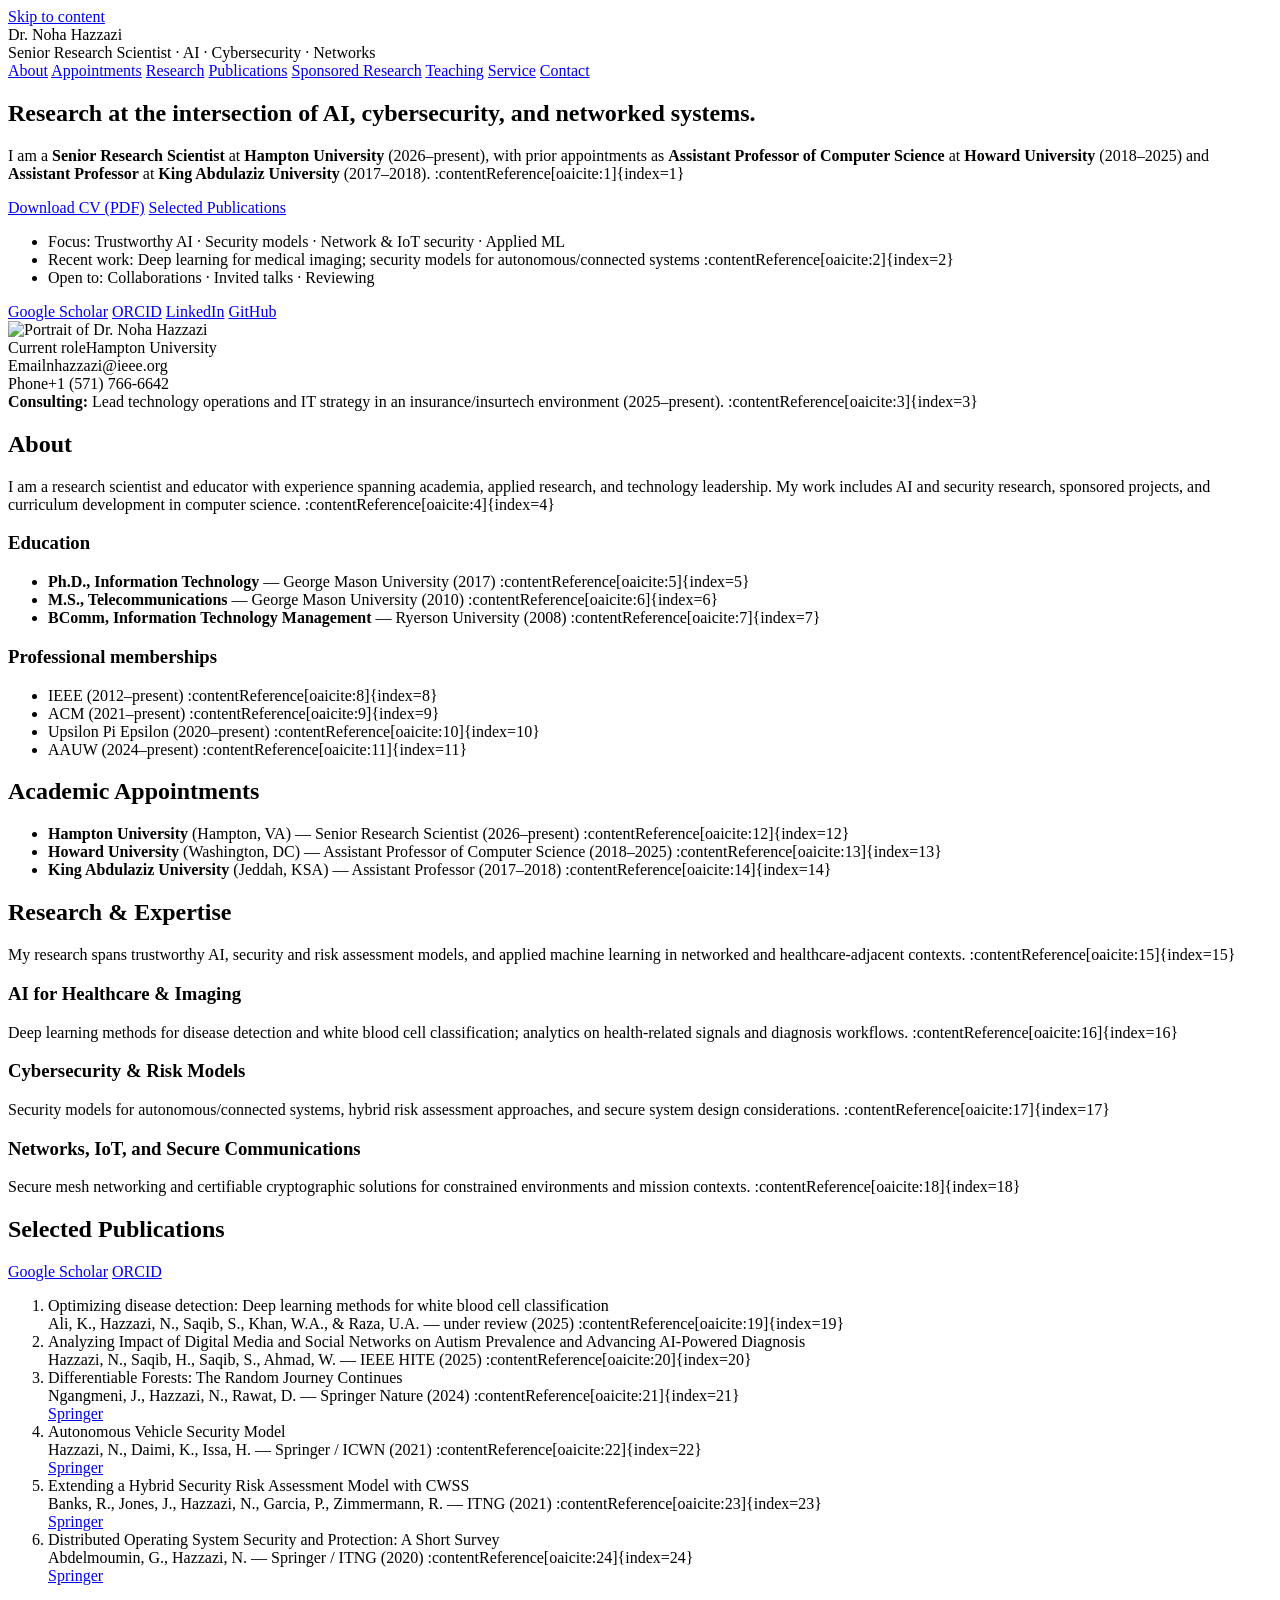
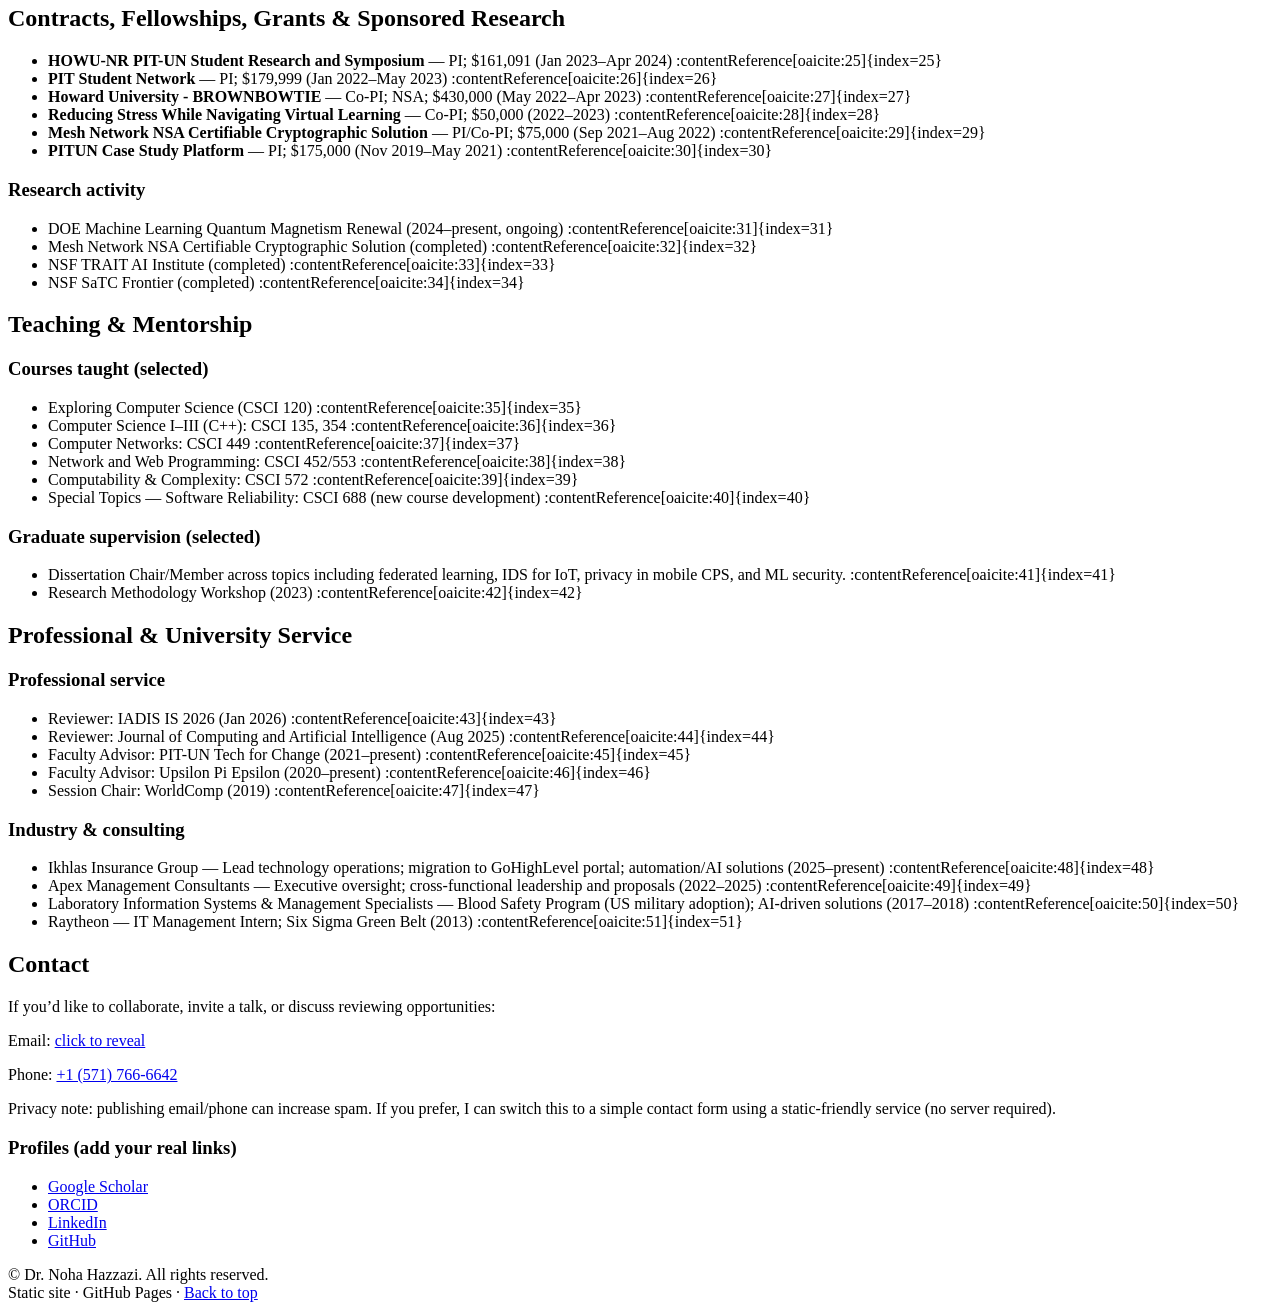
==== index.html @ 05bba27e "Create index.html" ====
<!doctype html>
<html lang="en">
<head>
  <meta charset="utf-8" />
  <meta name="viewport" content="width=device-width, initial-scale=1" />
  <title>Dr. Noha Hazzazi — Senior Research Scientist</title>

  <meta name="description" content="Dr. Noha Hazzazi, Senior Research Scientist. Research, publications, sponsored projects, teaching, and professional service." />
  <meta name="robots" content="index,follow" />
  <meta name="theme-color" content="#0b1220" />

  <!-- Open Graph -->
  <meta property="og:title" content="Dr. Noha Hazzazi — Senior Research Scientist" />
  <meta property="og:description" content="Research, publications, sponsored projects, teaching, and contact." />
  <meta property="og:type" content="website" />
  <meta property="og:image" content="assets/profile.jpg" />

  <link rel="stylesheet" href="styles.css" />

  <!-- Structured data -->
  <script type="application/ld+json">
  {
    "@context": "https://schema.org",
    "@type": "Person",
    "name": "Noha Hazzazi",
    "honorificPrefix": "Dr.",
    "jobTitle": "Senior Research Scientist",
    "affiliation": {
      "@type": "Organization",
      "name": "Hampton University"
    },
    "email": "nhazzazi@ieee.org",
    "telephone": "+1-571-766-6642"
  }
  </script>
</head>

<body>
  <a class="skip-link" href="#main">Skip to content</a>

  <header class="site-header">
    <div class="container header-inner">
      <div class="brand">
        <div class="brand-mark" aria-hidden="true"></div>
        <div class="brand-text">
          <div class="name">Dr. Noha Hazzazi</div>
          <div class="role">Senior Research Scientist · <span class="muted">AI · Cybersecurity · Networks</span></div>
        </div>
      </div>

      <nav class="nav" aria-label="Primary">
        <a href="#about">About</a>
        <a href="#appointments">Appointments</a>
        <a href="#research">Research</a>
        <a href="#publications">Publications</a>
        <a href="#grants">Sponsored Research</a>
        <a href="#teaching">Teaching</a>
        <a href="#service">Service</a>
        <a href="#contact">Contact</a>
      </nav>
    </div>
  </header>

  <main id="main">
    <!-- HERO -->
    <section class="hero">
      <div class="container hero-grid">
        <div class="hero-copy">
          <h1>Research at the intersection of <span class="accent">AI</span>, <span class="accent">cybersecurity</span>, and <span class="accent">networked systems</span>.</h1>
          <p class="lead">
            I am a <strong>Senior Research Scientist</strong> at <strong>Hampton University</strong> (2026–present),
            with prior appointments as <strong>Assistant Professor of Computer Science</strong> at <strong>Howard University</strong> (2018–2025)
            and <strong>Assistant Professor</strong> at <strong>King Abdulaziz University</strong> (2017–2018). :contentReference[oaicite:1]{index=1}
          </p>

          <div class="cta-row">
            <a class="btn primary" href="assets/noha_hazzazi_cv.pdf" target="_blank" rel="noopener">Download CV (PDF)</a>
            <a class="btn" href="#publications">Selected Publications</a>
          </div>

          <ul class="quick-facts" aria-label="Quick facts">
            <li><span class="k">Focus:</span> Trustworthy AI · Security models · Network & IoT security · Applied ML</li>
            <li><span class="k">Recent work:</span> Deep learning for medical imaging; security models for autonomous/connected systems :contentReference[oaicite:2]{index=2}</li>
            <li><span class="k">Open to:</span> Collaborations · Invited talks · Reviewing</li>
          </ul>

          <div class="links">
            <!-- Replace with your real profile links -->
            <a href="#" target="_blank" rel="noopener">Google Scholar</a>
            <a href="#" target="_blank" rel="noopener">ORCID</a>
            <a href="#" target="_blank" rel="noopener">LinkedIn</a>
            <a href="#" target="_blank" rel="noopener">GitHub</a>
          </div>
        </div>

        <div class="hero-card">
          <img class="profile" src="assets/profile.jpg" alt="Portrait of Dr. Noha Hazzazi" />
          <div class="hero-card-body">
            <div class="meta">
              <div class="meta-row"><span class="label">Current role</span><span class="value">Hampton University</span></div>
              <div class="meta-row"><span class="label">Email</span><span class="value">nhazzazi@ieee.org</span></div>
              <div class="meta-row"><span class="label">Phone</span><span class="value">+1 (571) 766-6642</span></div>
            </div>
            <div class="note">
              <strong>Consulting:</strong> Lead technology operations and IT strategy in an insurance/insurtech environment (2025–present). :contentReference[oaicite:3]{index=3}
            </div>
          </div>
        </div>
      </div>
    </section>

    <!-- ABOUT -->
    <section id="about" class="section">
      <div class="container">
        <h2>About</h2>
        <div class="two-col">
          <div>
            <p>
              I am a research scientist and educator with experience spanning academia, applied research, and technology leadership.
              My work includes AI and security research, sponsored projects, and curriculum development in computer science. :contentReference[oaicite:4]{index=4}
            </p>

            <h3 class="subhead">Education</h3>
            <ul class="list">
              <li><strong>Ph.D., Information Technology</strong> — George Mason University (2017) :contentReference[oaicite:5]{index=5}</li>
              <li><strong>M.S., Telecommunications</strong> — George Mason University (2010) :contentReference[oaicite:6]{index=6}</li>
              <li><strong>BComm, Information Technology Management</strong> — Ryerson University (2008) :contentReference[oaicite:7]{index=7}</li>
            </ul>
          </div>

          <aside class="panel">
            <h3 class="panel-title">Professional memberships</h3>
            <ul class="bullets">
              <li>IEEE (2012–present) :contentReference[oaicite:8]{index=8}</li>
              <li>ACM (2021–present) :contentReference[oaicite:9]{index=9}</li>
              <li>Upsilon Pi Epsilon (2020–present) :contentReference[oaicite:10]{index=10}</li>
              <li>AAUW (2024–present) :contentReference[oaicite:11]{index=11}</li>
            </ul>
          </aside>
        </div>
      </div>
    </section>

    <!-- APPOINTMENTS -->
    <section id="appointments" class="section alt">
      <div class="container">
        <h2>Academic Appointments</h2>
        <ul class="list">
          <li><strong>Hampton University</strong> (Hampton, VA) — Senior Research Scientist (2026–present) :contentReference[oaicite:12]{index=12}</li>
          <li><strong>Howard University</strong> (Washington, DC) — Assistant Professor of Computer Science (2018–2025) :contentReference[oaicite:13]{index=13}</li>
          <li><strong>King Abdulaziz University</strong> (Jeddah, KSA) — Assistant Professor (2017–2018) :contentReference[oaicite:14]{index=14}</li>
        </ul>
      </div>
    </section>

    <!-- RESEARCH -->
    <section id="research" class="section">
      <div class="container">
        <h2>Research & Expertise</h2>
        <p class="section-intro">
          My research spans trustworthy AI, security and risk assessment models, and applied machine learning in networked and healthcare-adjacent contexts. :contentReference[oaicite:15]{index=15}
        </p>

        <div class="cards">
          <article class="card">
            <h3>AI for Healthcare & Imaging</h3>
            <p>Deep learning methods for disease detection and white blood cell classification; analytics on health-related signals and diagnosis workflows. :contentReference[oaicite:16]{index=16}</p>
          </article>

          <article class="card">
            <h3>Cybersecurity & Risk Models</h3>
            <p>Security models for autonomous/connected systems, hybrid risk assessment approaches, and secure system design considerations. :contentReference[oaicite:17]{index=17}</p>
          </article>

          <article class="card">
            <h3>Networks, IoT, and Secure Communications</h3>
            <p>Secure mesh networking and certifiable cryptographic solutions for constrained environments and mission contexts. :contentReference[oaicite:18]{index=18}</p>
          </article>
        </div>
      </div>
    </section>

    <!-- PUBLICATIONS -->
    <section id="publications" class="section alt">
      <div class="container">
        <div class="section-head">
          <h2>Selected Publications</h2>
          <div class="section-actions">
            <!-- Replace with real Scholar/ORCID links when you paste them -->
            <a class="pill" href="#" target="_blank" rel="noopener">Google Scholar</a>
            <a class="pill" href="#" target="_blank" rel="noopener">ORCID</a>
          </div>
        </div>

        <ol class="pubs">
          <li>
            <div class="pub-title">Optimizing disease detection: Deep learning methods for white blood cell classification</div>
            <div class="pub-meta">Ali, K., Hazzazi, N., Saqib, S., Khan, W.A., & Raza, U.A. — <span class="muted">under review</span> (2025) :contentReference[oaicite:19]{index=19}</div>
          </li>

          <li>
            <div class="pub-title">Analyzing Impact of Digital Media and Social Networks on Autism Prevalence and Advancing AI-Powered Diagnosis</div>
            <div class="pub-meta">Hazzazi, N., Saqib, H., Saqib, S., Ahmad, W. — IEEE HITE (2025) :contentReference[oaicite:20]{index=20}</div>
          </li>

          <li>
            <div class="pub-title">Differentiable Forests: The Random Journey Continues</div>
            <div class="pub-meta">Ngangmeni, J., Hazzazi, N., Rawat, D. — Springer Nature (2024) :contentReference[oaicite:21]{index=21}</div>
            <div class="pub-links">
              <a href="https://link.springer.com/chapter/10.1007/978-3-031-62110-9_13#citeas" target="_blank" rel="noopener">Springer</a>
            </div>
          </li>

          <li>
            <div class="pub-title">Autonomous Vehicle Security Model</div>
            <div class="pub-meta">Hazzazi, N., Daimi, K., Issa, H. — Springer / ICWN (2021) :contentReference[oaicite:22]{index=22}</div>
            <div class="pub-links">
              <a href="https://link.springer.com/chapter/10.1007/978-3-030-71017-0_37" target="_blank" rel="noopener">Springer</a>
            </div>
          </li>

          <li>
            <div class="pub-title">Extending a Hybrid Security Risk Assessment Model with CWSS</div>
            <div class="pub-meta">Banks, R., Jones, J., Hazzazi, N., Garcia, P., Zimmermann, R. — ITNG (2021) :contentReference[oaicite:23]{index=23}</div>
            <div class="pub-links">
              <a href="https://link.springer.com/10.1007/978-3-030-70416-2_18" target="_blank" rel="noopener">Springer</a>
            </div>
          </li>

          <li>
            <div class="pub-title">Distributed Operating System Security and Protection: A Short Survey</div>
            <div class="pub-meta">Abdelmoumin, G., Hazzazi, N. — Springer / ITNG (2020) :contentReference[oaicite:24]{index=24}</div>
            <div class="pub-links">
              <a href="https://link.springer.com/chapter/10.1007/978-3-030-43020-7_20" target="_blank" rel="noopener">Springer</a>
            </div>
          </li>
        </ol>
      </div>
    </section>

    <!-- SPONSORED RESEARCH -->
    <section id="grants" class="section">
      <div class="container">
        <h2>Contracts, Fellowships, Grants & Sponsored Research</h2>
        <ul class="list">
          <li><strong>HOWU-NR PIT-UN Student Research and Symposium</strong> — PI; $161,091 (Jan 2023–Apr 2024) :contentReference[oaicite:25]{index=25}</li>
          <li><strong>PIT Student Network</strong> — PI; $179,999 (Jan 2022–May 2023) :contentReference[oaicite:26]{index=26}</li>
          <li><strong>Howard University - BROWNBOWTIE</strong> — Co-PI; NSA; $430,000 (May 2022–Apr 2023) :contentReference[oaicite:27]{index=27}</li>
          <li><strong>Reducing Stress While Navigating Virtual Learning</strong> — Co-PI; $50,000 (2022–2023) :contentReference[oaicite:28]{index=28}</li>
          <li><strong>Mesh Network NSA Certifiable Cryptographic Solution</strong> — PI/Co-PI; $75,000 (Sep 2021–Aug 2022) :contentReference[oaicite:29]{index=29}</li>
          <li><strong>PITUN Case Study Platform</strong> — PI; $175,000 (Nov 2019–May 2021) :contentReference[oaicite:30]{index=30}</li>
        </ul>

        <div class="panel" style="margin-top:16px;">
          <h3 class="panel-title">Research activity</h3>
          <ul class="bullets">
            <li>DOE Machine Learning Quantum Magnetism Renewal (2024–present, ongoing) :contentReference[oaicite:31]{index=31}</li>
            <li>Mesh Network NSA Certifiable Cryptographic Solution (completed) :contentReference[oaicite:32]{index=32}</li>
            <li>NSF TRAIT AI Institute (completed) :contentReference[oaicite:33]{index=33}</li>
            <li>NSF SaTC Frontier (completed) :contentReference[oaicite:34]{index=34}</li>
          </ul>
        </div>
      </div>
    </section>

    <!-- TEACHING -->
    <section id="teaching" class="section alt">
      <div class="container">
        <h2>Teaching & Mentorship</h2>
        <div class="two-col">
          <div>
            <h3 class="subhead">Courses taught (selected)</h3>
            <ul class="list">
              <li>Exploring Computer Science (CSCI 120) :contentReference[oaicite:35]{index=35}</li>
              <li>Computer Science I–III (C++): CSCI 135, 354 :contentReference[oaicite:36]{index=36}</li>
              <li>Computer Networks: CSCI 449 :contentReference[oaicite:37]{index=37}</li>
              <li>Network and Web Programming: CSCI 452/553 :contentReference[oaicite:38]{index=38}</li>
              <li>Computability & Complexity: CSCI 572 :contentReference[oaicite:39]{index=39}</li>
              <li>Special Topics — Software Reliability: CSCI 688 (new course development) :contentReference[oaicite:40]{index=40}</li>
            </ul>
          </div>

          <aside class="panel">
            <h3 class="panel-title">Graduate supervision (selected)</h3>
            <ul class="bullets">
              <li>Dissertation Chair/Member across topics including federated learning, IDS for IoT, privacy in mobile CPS, and ML security. :contentReference[oaicite:41]{index=41}</li>
              <li>Research Methodology Workshop (2023) :contentReference[oaicite:42]{index=42}</li>
            </ul>
          </aside>
        </div>
      </div>
    </section>

    <!-- SERVICE -->
    <section id="service" class="section">
      <div class="container">
        <h2>Professional & University Service</h2>
        <div class="two-col">
          <div>
            <h3 class="subhead">Professional service</h3>
            <ul class="list">
              <li>Reviewer: IADIS IS 2026 (Jan 2026) :contentReference[oaicite:43]{index=43}</li>
              <li>Reviewer: Journal of Computing and Artificial Intelligence (Aug 2025) :contentReference[oaicite:44]{index=44}</li>
              <li>Faculty Advisor: PIT-UN Tech for Change (2021–present) :contentReference[oaicite:45]{index=45}</li>
              <li>Faculty Advisor: Upsilon Pi Epsilon (2020–present) :contentReference[oaicite:46]{index=46}</li>
              <li>Session Chair: WorldComp (2019) :contentReference[oaicite:47]{index=47}</li>
            </ul>
          </div>
          <div>
            <h3 class="subhead">Industry & consulting</h3>
            <ul class="list">
              <li>Ikhlas Insurance Group — Lead technology operations; migration to GoHighLevel portal; automation/AI solutions (2025–present) :contentReference[oaicite:48]{index=48}</li>
              <li>Apex Management Consultants — Executive oversight; cross-functional leadership and proposals (2022–2025) :contentReference[oaicite:49]{index=49}</li>
              <li>Laboratory Information Systems & Management Specialists — Blood Safety Program (US military adoption); AI-driven solutions (2017–2018) :contentReference[oaicite:50]{index=50}</li>
              <li>Raytheon — IT Management Intern; Six Sigma Green Belt (2013) :contentReference[oaicite:51]{index=51}</li>
            </ul>
          </div>
        </div>
      </div>
    </section>

    <!-- CONTACT -->
    <section id="contact" class="section alt">
      <div class="container">
        <h2>Contact</h2>
        <div class="two-col">
          <div>
            <p>If you’d like to collaborate, invite a talk, or discuss reviewing opportunities:</p>
            <p class="contact-line">
              <span class="muted">Email:</span> <a id="emailLink" href="#" rel="nofollow">click to reveal</a>
            </p>
            <p class="contact-line" style="margin-top:12px;">
              <span class="muted">Phone:</span> <a href="tel:+15717666642">+1 (571) 766-6642</a>
            </p>
            <p class="muted small">
              Privacy note: publishing email/phone can increase spam. If you prefer, I can switch this to a simple contact form
              using a static-friendly service (no server required).
            </p>
          </div>

          <aside class="panel">
            <h3 class="panel-title">Profiles (add your real links)</h3>
            <ul class="bullets">
              <li><a href="#" target="_blank" rel="noopener">Google Scholar</a></li>
              <li><a href="#" target="_blank" rel="noopener">ORCID</a></li>
              <li><a href="#" target="_blank" rel="noopener">LinkedIn</a></li>
              <li><a href="#" target="_blank" rel="noopener">GitHub</a></li>
            </ul>
          </aside>
        </div>
      </div>
    </section>
  </main>

  <footer class="site-footer">
    <div class="container footer-inner">
      <div class="muted small">© <span id="year"></span> Dr. Noha Hazzazi. All rights reserved.</div>
      <div class="muted small">
        Static site · GitHub Pages · <a href="#main">Back to top</a>
      </div>
    </div>
  </footer>

  <script src="script.js"></script>
</body>
</html>
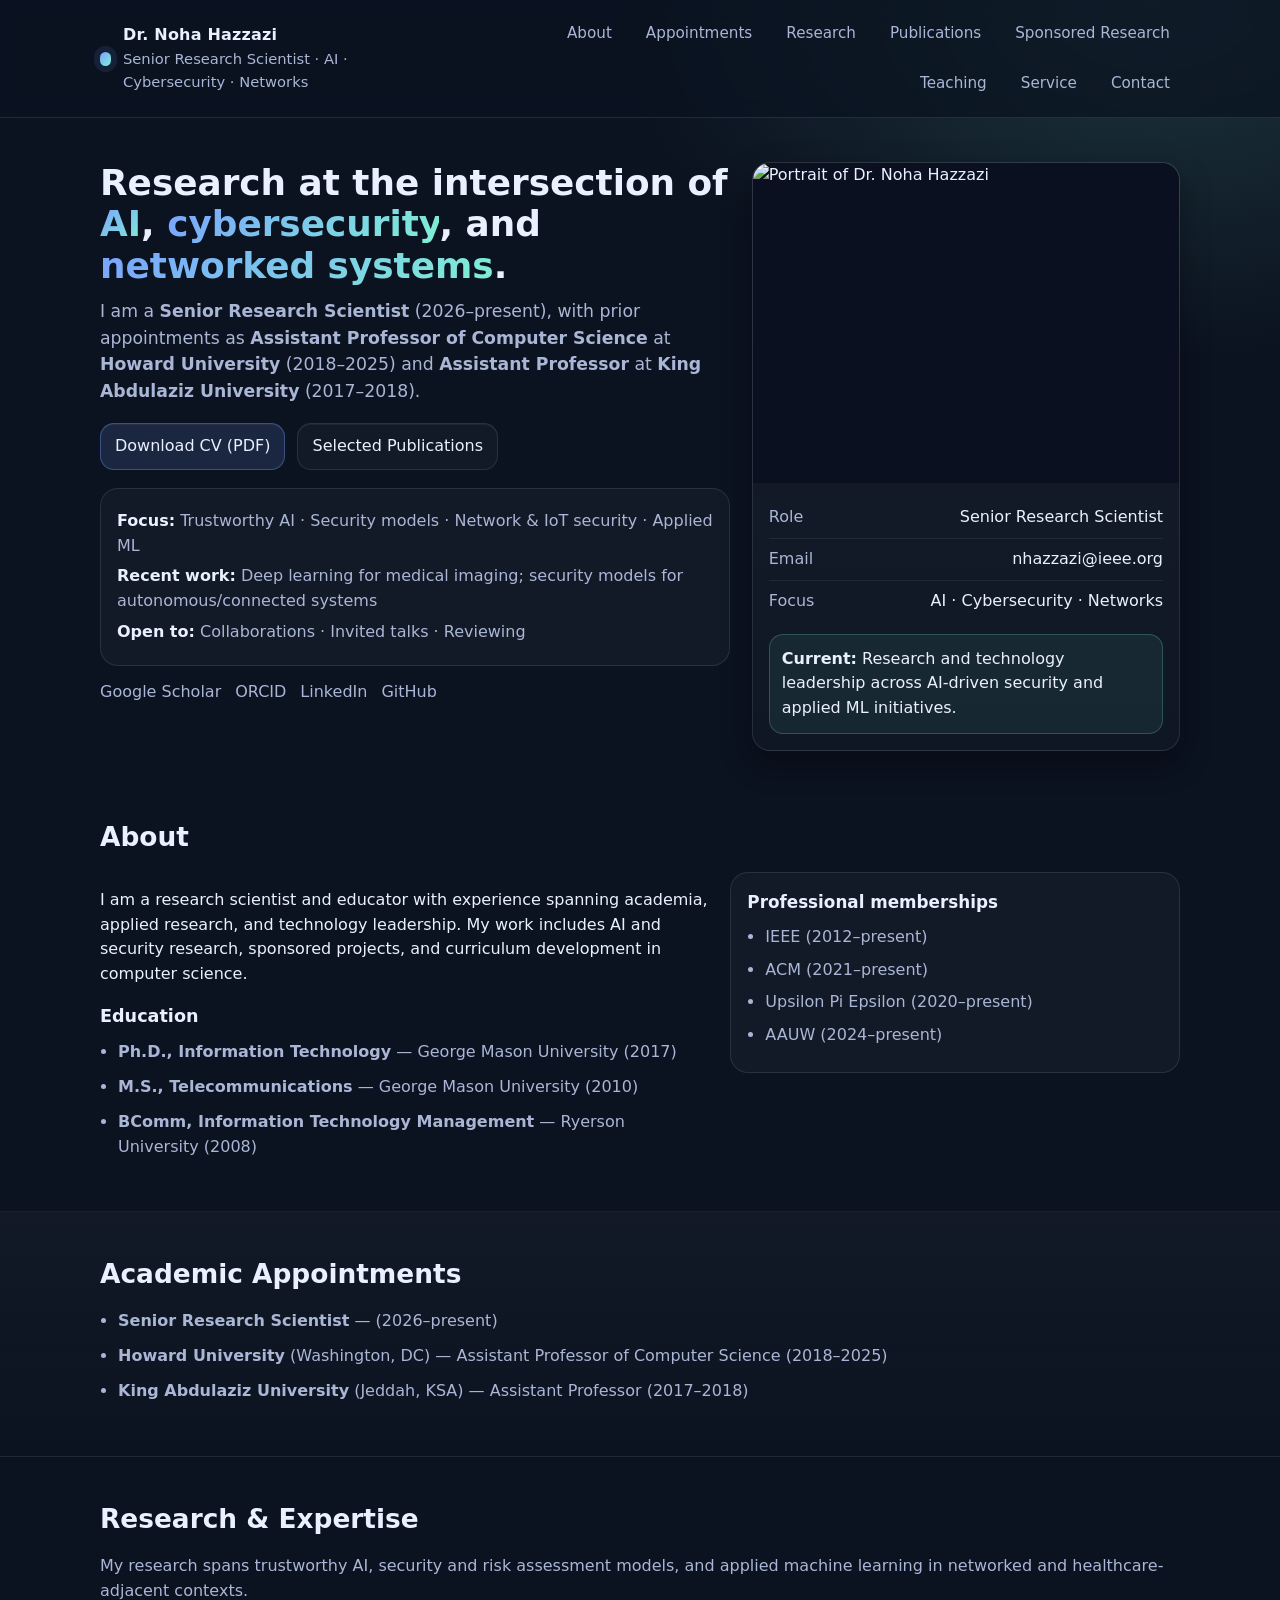
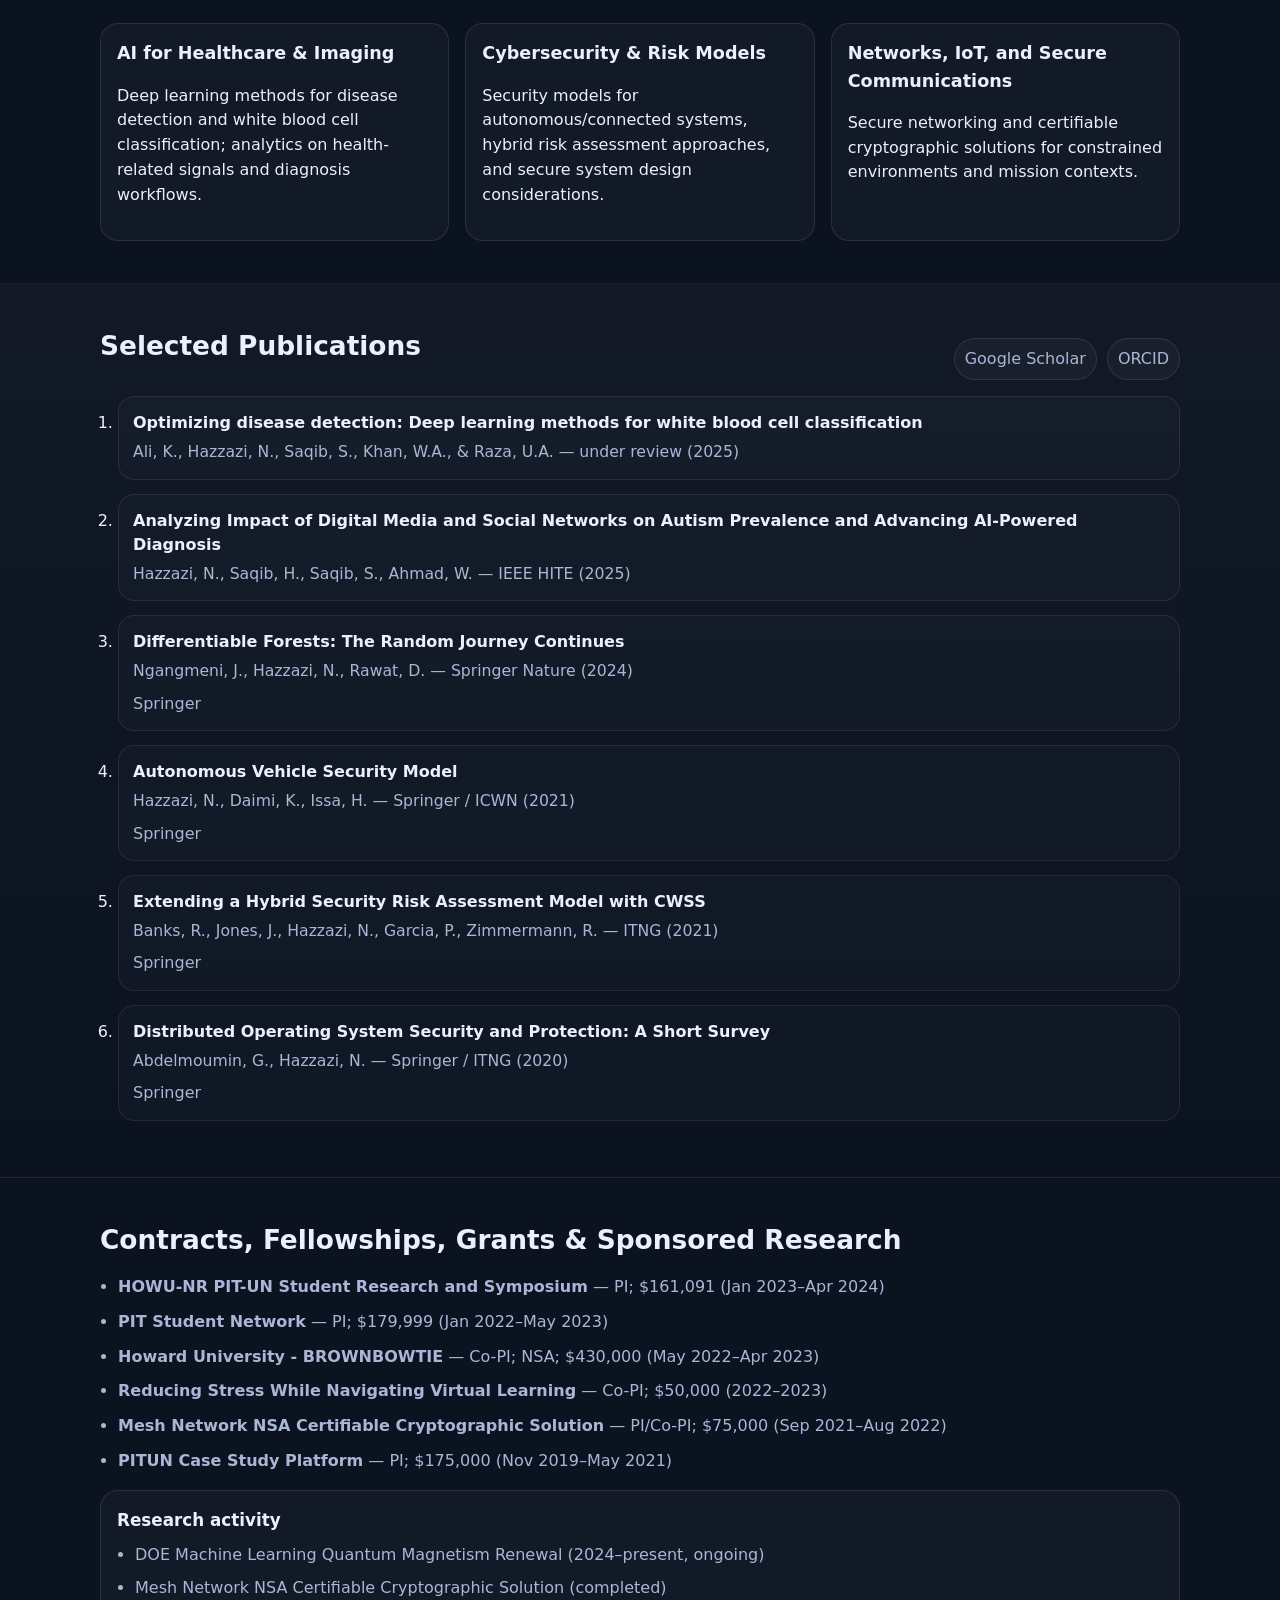
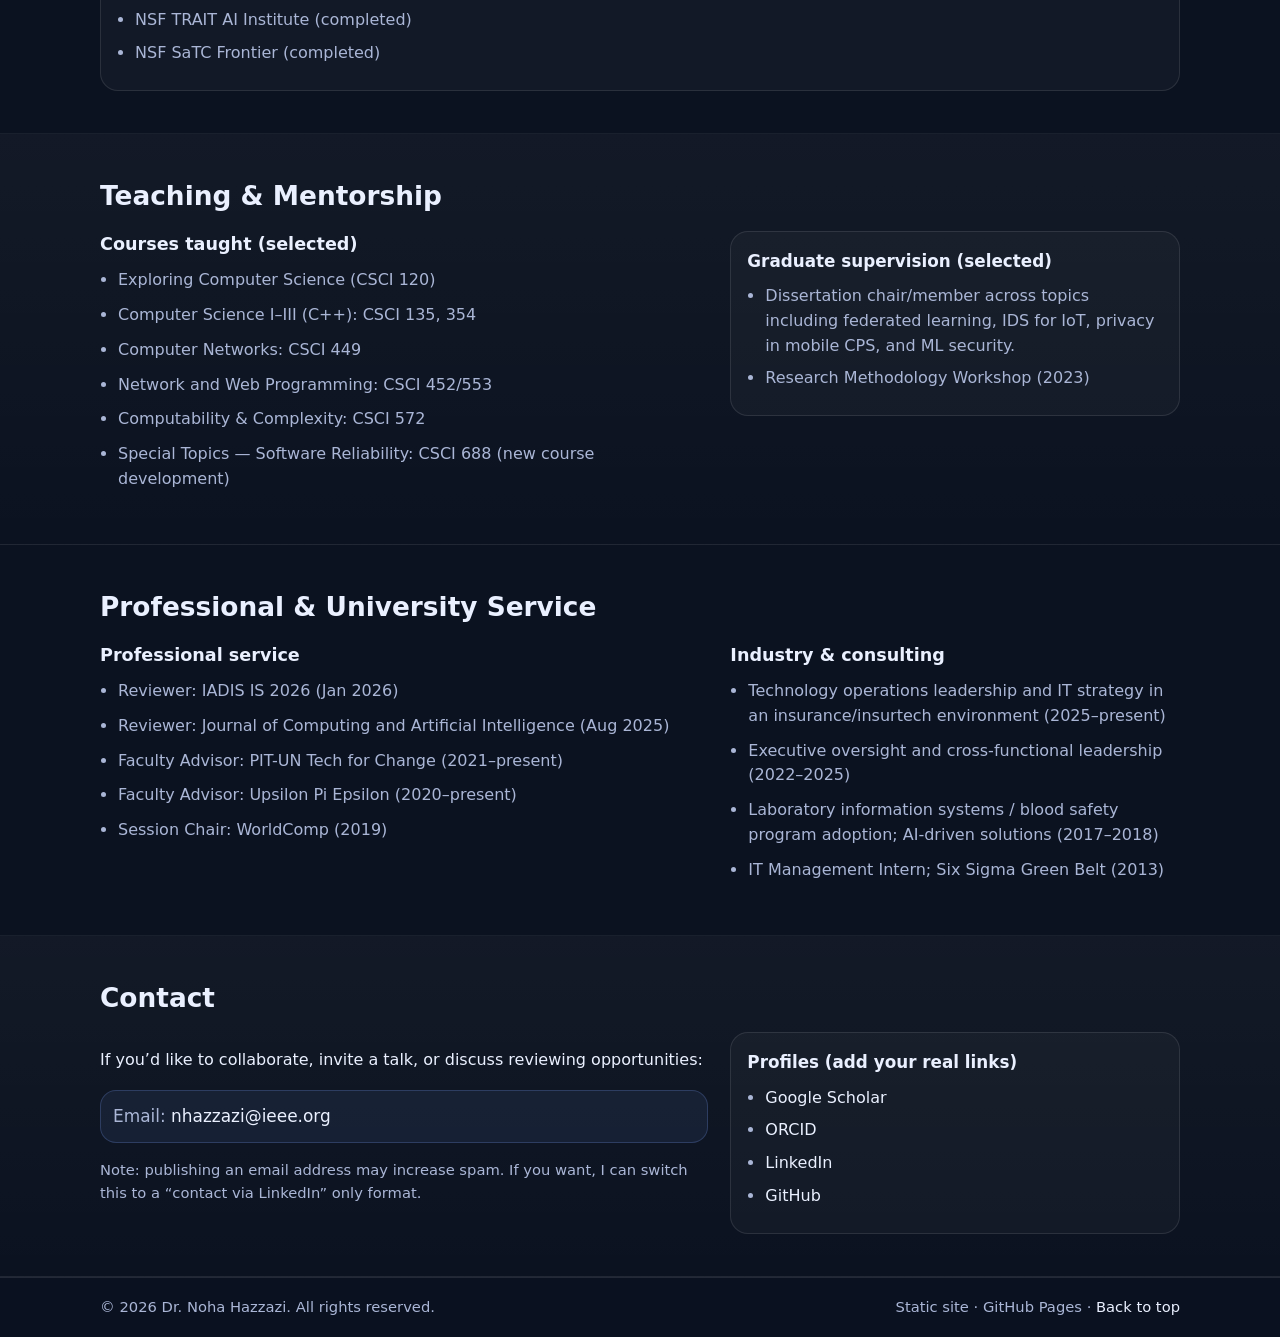
==== commit 56f2f74c: "Update index.html" ====
--- a/index.html
+++ b/index.html
@@ -17,7 +17,7 @@
 
   <link rel="stylesheet" href="styles.css" />
 
-  <!-- Structured data -->
+  <!-- Structured data (no employer, no phone; email included) -->
   <script type="application/ld+json">
   {
     "@context": "https://schema.org",
@@ -25,12 +25,14 @@
     "name": "Noha Hazzazi",
     "honorificPrefix": "Dr.",
     "jobTitle": "Senior Research Scientist",
-    "affiliation": {
-      "@type": "Organization",
-      "name": "Hampton University"
-    },
     "email": "nhazzazi@ieee.org",
-    "telephone": "+1-571-766-6642"
+    "url": "https://yourdomain.com",
+    "sameAs": [
+      "https://scholar.google.com/citations?user=YOURID",
+      "https://orcid.org/0000-0000-0000-0000",
+      "https://www.linkedin.com/in/YOURHANDLE",
+      "https://github.com/YOURHANDLE"
+    ]
   }
   </script>
 </head>
@@ -68,9 +70,9 @@
         <div class="hero-copy">
           <h1>Research at the intersection of <span class="accent">AI</span>, <span class="accent">cybersecurity</span>, and <span class="accent">networked systems</span>.</h1>
           <p class="lead">
-            I am a <strong>Senior Research Scientist</strong> at <strong>Hampton University</strong> (2026–present),
-            with prior appointments as <strong>Assistant Professor of Computer Science</strong> at <strong>Howard University</strong> (2018–2025)
-            and <strong>Assistant Professor</strong> at <strong>King Abdulaziz University</strong> (2017–2018). :contentReference[oaicite:1]{index=1}
+            I am a <strong>Senior Research Scientist</strong> (2026–present), with prior appointments as
+            <strong>Assistant Professor of Computer Science</strong> at <strong>Howard University</strong> (2018–2025)
+            and <strong>Assistant Professor</strong> at <strong>King Abdulaziz University</strong> (2017–2018).
           </p>
 
           <div class="cta-row">
@@ -80,16 +82,16 @@
 
           <ul class="quick-facts" aria-label="Quick facts">
             <li><span class="k">Focus:</span> Trustworthy AI · Security models · Network & IoT security · Applied ML</li>
-            <li><span class="k">Recent work:</span> Deep learning for medical imaging; security models for autonomous/connected systems :contentReference[oaicite:2]{index=2}</li>
+            <li><span class="k">Recent work:</span> Deep learning for medical imaging; security models for autonomous/connected systems</li>
             <li><span class="k">Open to:</span> Collaborations · Invited talks · Reviewing</li>
           </ul>
 
           <div class="links">
             <!-- Replace with your real profile links -->
-            <a href="#" target="_blank" rel="noopener">Google Scholar</a>
-            <a href="#" target="_blank" rel="noopener">ORCID</a>
-            <a href="#" target="_blank" rel="noopener">LinkedIn</a>
-            <a href="#" target="_blank" rel="noopener">GitHub</a>
+            <a href="https://scholar.google.com/citations?user=YOURID" target="_blank" rel="noopener">Google Scholar</a>
+            <a href="https://orcid.org/0000-0000-0000-0000" target="_blank" rel="noopener">ORCID</a>
+            <a href="https://www.linkedin.com/in/YOURHANDLE" target="_blank" rel="noopener">LinkedIn</a>
+            <a href="https://github.com/YOURHANDLE" target="_blank" rel="noopener">GitHub</a>
           </div>
         </div>
 
@@ -97,12 +99,15 @@
           <img class="profile" src="assets/profile.jpg" alt="Portrait of Dr. Noha Hazzazi" />
           <div class="hero-card-body">
             <div class="meta">
-              <div class="meta-row"><span class="label">Current role</span><span class="value">Hampton University</span></div>
-              <div class="meta-row"><span class="label">Email</span><span class="value">nhazzazi@ieee.org</span></div>
-              <div class="meta-row"><span class="label">Phone</span><span class="value">+1 (571) 766-6642</span></div>
+              <div class="meta-row"><span class="label">Role</span><span class="value">Senior Research Scientist</span></div>
+              <div class="meta-row">
+                <span class="label">Email</span>
+                <span class="value"><a href="mailto:nhazzazi@ieee.org">nhazzazi@ieee.org</a></span>
+              </div>
+              <div class="meta-row"><span class="label">Focus</span><span class="value">AI · Cybersecurity · Networks</span></div>
             </div>
             <div class="note">
-              <strong>Consulting:</strong> Lead technology operations and IT strategy in an insurance/insurtech environment (2025–present). :contentReference[oaicite:3]{index=3}
+              <strong>Current:</strong> Research and technology leadership across AI-driven security and applied ML initiatives.
             </div>
           </div>
         </div>
@@ -117,24 +122,24 @@
           <div>
             <p>
               I am a research scientist and educator with experience spanning academia, applied research, and technology leadership.
-              My work includes AI and security research, sponsored projects, and curriculum development in computer science. :contentReference[oaicite:4]{index=4}
+              My work includes AI and security research, sponsored projects, and curriculum development in computer science.
             </p>
 
             <h3 class="subhead">Education</h3>
             <ul class="list">
-              <li><strong>Ph.D., Information Technology</strong> — George Mason University (2017) :contentReference[oaicite:5]{index=5}</li>
-              <li><strong>M.S., Telecommunications</strong> — George Mason University (2010) :contentReference[oaicite:6]{index=6}</li>
-              <li><strong>BComm, Information Technology Management</strong> — Ryerson University (2008) :contentReference[oaicite:7]{index=7}</li>
+              <li><strong>Ph.D., Information Technology</strong> — George Mason University (2017)</li>
+              <li><strong>M.S., Telecommunications</strong> — George Mason University (2010)</li>
+              <li><strong>BComm, Information Technology Management</strong> — Ryerson University (2008)</li>
             </ul>
           </div>
 
           <aside class="panel">
             <h3 class="panel-title">Professional memberships</h3>
             <ul class="bullets">
-              <li>IEEE (2012–present) :contentReference[oaicite:8]{index=8}</li>
-              <li>ACM (2021–present) :contentReference[oaicite:9]{index=9}</li>
-              <li>Upsilon Pi Epsilon (2020–present) :contentReference[oaicite:10]{index=10}</li>
-              <li>AAUW (2024–present) :contentReference[oaicite:11]{index=11}</li>
+              <li>IEEE (2012–present)</li>
+              <li>ACM (2021–present)</li>
+              <li>Upsilon Pi Epsilon (2020–present)</li>
+              <li>AAUW (2024–present)</li>
             </ul>
           </aside>
         </div>
@@ -146,9 +151,9 @@
       <div class="container">
         <h2>Academic Appointments</h2>
         <ul class="list">
-          <li><strong>Hampton University</strong> (Hampton, VA) — Senior Research Scientist (2026–present) :contentReference[oaicite:12]{index=12}</li>
-          <li><strong>Howard University</strong> (Washington, DC) — Assistant Professor of Computer Science (2018–2025) :contentReference[oaicite:13]{index=13}</li>
-          <li><strong>King Abdulaziz University</strong> (Jeddah, KSA) — Assistant Professor (2017–2018) :contentReference[oaicite:14]{index=14}</li>
+          <li><strong>Senior Research Scientist</strong> — (2026–present)</li>
+          <li><strong>Howard University</strong> (Washington, DC) — Assistant Professor of Computer Science (2018–2025)</li>
+          <li><strong>King Abdulaziz University</strong> (Jeddah, KSA) — Assistant Professor (2017–2018)</li>
         </ul>
       </div>
     </section>
@@ -158,23 +163,23 @@
       <div class="container">
         <h2>Research & Expertise</h2>
         <p class="section-intro">
-          My research spans trustworthy AI, security and risk assessment models, and applied machine learning in networked and healthcare-adjacent contexts. :contentReference[oaicite:15]{index=15}
+          My research spans trustworthy AI, security and risk assessment models, and applied machine learning in networked and healthcare-adjacent contexts.
         </p>
 
         <div class="cards">
           <article class="card">
             <h3>AI for Healthcare & Imaging</h3>
-            <p>Deep learning methods for disease detection and white blood cell classification; analytics on health-related signals and diagnosis workflows. :contentReference[oaicite:16]{index=16}</p>
+            <p>Deep learning methods for disease detection and white blood cell classification; analytics on health-related signals and diagnosis workflows.</p>
           </article>
 
           <article class="card">
             <h3>Cybersecurity & Risk Models</h3>
-            <p>Security models for autonomous/connected systems, hybrid risk assessment approaches, and secure system design considerations. :contentReference[oaicite:17]{index=17}</p>
+            <p>Security models for autonomous/connected systems, hybrid risk assessment approaches, and secure system design considerations.</p>
           </article>
 
           <article class="card">
             <h3>Networks, IoT, and Secure Communications</h3>
-            <p>Secure mesh networking and certifiable cryptographic solutions for constrained environments and mission contexts. :contentReference[oaicite:18]{index=18}</p>
+            <p>Secure networking and certifiable cryptographic solutions for constrained environments and mission contexts.</p>
           </article>
         </div>
       </div>
@@ -186,26 +191,25 @@
         <div class="section-head">
           <h2>Selected Publications</h2>
           <div class="section-actions">
-            <!-- Replace with real Scholar/ORCID links when you paste them -->
-            <a class="pill" href="#" target="_blank" rel="noopener">Google Scholar</a>
-            <a class="pill" href="#" target="_blank" rel="noopener">ORCID</a>
+            <a class="pill" href="https://scholar.google.com/citations?user=YOURID" target="_blank" rel="noopener">Google Scholar</a>
+            <a class="pill" href="https://orcid.org/0000-0000-0000-0000" target="_blank" rel="noopener">ORCID</a>
           </div>
         </div>
 
         <ol class="pubs">
           <li>
             <div class="pub-title">Optimizing disease detection: Deep learning methods for white blood cell classification</div>
-            <div class="pub-meta">Ali, K., Hazzazi, N., Saqib, S., Khan, W.A., & Raza, U.A. — <span class="muted">under review</span> (2025) :contentReference[oaicite:19]{index=19}</div>
+            <div class="pub-meta">Ali, K., Hazzazi, N., Saqib, S., Khan, W.A., & Raza, U.A. — under review (2025)</div>
           </li>
 
           <li>
             <div class="pub-title">Analyzing Impact of Digital Media and Social Networks on Autism Prevalence and Advancing AI-Powered Diagnosis</div>
-            <div class="pub-meta">Hazzazi, N., Saqib, H., Saqib, S., Ahmad, W. — IEEE HITE (2025) :contentReference[oaicite:20]{index=20}</div>
+            <div class="pub-meta">Hazzazi, N., Saqib, H., Saqib, S., Ahmad, W. — IEEE HITE (2025)</div>
           </li>
 
           <li>
             <div class="pub-title">Differentiable Forests: The Random Journey Continues</div>
-            <div class="pub-meta">Ngangmeni, J., Hazzazi, N., Rawat, D. — Springer Nature (2024) :contentReference[oaicite:21]{index=21}</div>
+            <div class="pub-meta">Ngangmeni, J., Hazzazi, N., Rawat, D. — Springer Nature (2024)</div>
             <div class="pub-links">
               <a href="https://link.springer.com/chapter/10.1007/978-3-031-62110-9_13#citeas" target="_blank" rel="noopener">Springer</a>
             </div>
@@ -213,7 +217,7 @@
 
           <li>
             <div class="pub-title">Autonomous Vehicle Security Model</div>
-            <div class="pub-meta">Hazzazi, N., Daimi, K., Issa, H. — Springer / ICWN (2021) :contentReference[oaicite:22]{index=22}</div>
+            <div class="pub-meta">Hazzazi, N., Daimi, K., Issa, H. — Springer / ICWN (2021)</div>
             <div class="pub-links">
               <a href="https://link.springer.com/chapter/10.1007/978-3-030-71017-0_37" target="_blank" rel="noopener">Springer</a>
             </div>
@@ -221,7 +225,7 @@
 
           <li>
             <div class="pub-title">Extending a Hybrid Security Risk Assessment Model with CWSS</div>
-            <div class="pub-meta">Banks, R., Jones, J., Hazzazi, N., Garcia, P., Zimmermann, R. — ITNG (2021) :contentReference[oaicite:23]{index=23}</div>
+            <div class="pub-meta">Banks, R., Jones, J., Hazzazi, N., Garcia, P., Zimmermann, R. — ITNG (2021)</div>
             <div class="pub-links">
               <a href="https://link.springer.com/10.1007/978-3-030-70416-2_18" target="_blank" rel="noopener">Springer</a>
             </div>
@@ -229,7 +233,7 @@
 
           <li>
             <div class="pub-title">Distributed Operating System Security and Protection: A Short Survey</div>
-            <div class="pub-meta">Abdelmoumin, G., Hazzazi, N. — Springer / ITNG (2020) :contentReference[oaicite:24]{index=24}</div>
+            <div class="pub-meta">Abdelmoumin, G., Hazzazi, N. — Springer / ITNG (2020)</div>
             <div class="pub-links">
               <a href="https://link.springer.com/chapter/10.1007/978-3-030-43020-7_20" target="_blank" rel="noopener">Springer</a>
             </div>
@@ -243,21 +247,21 @@
       <div class="container">
         <h2>Contracts, Fellowships, Grants & Sponsored Research</h2>
         <ul class="list">
-          <li><strong>HOWU-NR PIT-UN Student Research and Symposium</strong> — PI; $161,091 (Jan 2023–Apr 2024) :contentReference[oaicite:25]{index=25}</li>
-          <li><strong>PIT Student Network</strong> — PI; $179,999 (Jan 2022–May 2023) :contentReference[oaicite:26]{index=26}</li>
-          <li><strong>Howard University - BROWNBOWTIE</strong> — Co-PI; NSA; $430,000 (May 2022–Apr 2023) :contentReference[oaicite:27]{index=27}</li>
-          <li><strong>Reducing Stress While Navigating Virtual Learning</strong> — Co-PI; $50,000 (2022–2023) :contentReference[oaicite:28]{index=28}</li>
-          <li><strong>Mesh Network NSA Certifiable Cryptographic Solution</strong> — PI/Co-PI; $75,000 (Sep 2021–Aug 2022) :contentReference[oaicite:29]{index=29}</li>
-          <li><strong>PITUN Case Study Platform</strong> — PI; $175,000 (Nov 2019–May 2021) :contentReference[oaicite:30]{index=30}</li>
+          <li><strong>HOWU-NR PIT-UN Student Research and Symposium</strong> — PI; $161,091 (Jan 2023–Apr 2024)</li>
+          <li><strong>PIT Student Network</strong> — PI; $179,999 (Jan 2022–May 2023)</li>
+          <li><strong>Howard University - BROWNBOWTIE</strong> — Co-PI; NSA; $430,000 (May 2022–Apr 2023)</li>
+          <li><strong>Reducing Stress While Navigating Virtual Learning</strong> — Co-PI; $50,000 (2022–2023)</li>
+          <li><strong>Mesh Network NSA Certifiable Cryptographic Solution</strong> — PI/Co-PI; $75,000 (Sep 2021–Aug 2022)</li>
+          <li><strong>PITUN Case Study Platform</strong> — PI; $175,000 (Nov 2019–May 2021)</li>
         </ul>
 
         <div class="panel" style="margin-top:16px;">
           <h3 class="panel-title">Research activity</h3>
           <ul class="bullets">
-            <li>DOE Machine Learning Quantum Magnetism Renewal (2024–present, ongoing) :contentReference[oaicite:31]{index=31}</li>
-            <li>Mesh Network NSA Certifiable Cryptographic Solution (completed) :contentReference[oaicite:32]{index=32}</li>
-            <li>NSF TRAIT AI Institute (completed) :contentReference[oaicite:33]{index=33}</li>
-            <li>NSF SaTC Frontier (completed) :contentReference[oaicite:34]{index=34}</li>
+            <li>DOE Machine Learning Quantum Magnetism Renewal (2024–present, ongoing)</li>
+            <li>Mesh Network NSA Certifiable Cryptographic Solution (completed)</li>
+            <li>NSF TRAIT AI Institute (completed)</li>
+            <li>NSF SaTC Frontier (completed)</li>
           </ul>
         </div>
       </div>
@@ -271,20 +275,20 @@
           <div>
             <h3 class="subhead">Courses taught (selected)</h3>
             <ul class="list">
-              <li>Exploring Computer Science (CSCI 120) :contentReference[oaicite:35]{index=35}</li>
-              <li>Computer Science I–III (C++): CSCI 135, 354 :contentReference[oaicite:36]{index=36}</li>
-              <li>Computer Networks: CSCI 449 :contentReference[oaicite:37]{index=37}</li>
-              <li>Network and Web Programming: CSCI 452/553 :contentReference[oaicite:38]{index=38}</li>
-              <li>Computability & Complexity: CSCI 572 :contentReference[oaicite:39]{index=39}</li>
-              <li>Special Topics — Software Reliability: CSCI 688 (new course development) :contentReference[oaicite:40]{index=40}</li>
+              <li>Exploring Computer Science (CSCI 120)</li>
+              <li>Computer Science I–III (C++): CSCI 135, 354</li>
+              <li>Computer Networks: CSCI 449</li>
+              <li>Network and Web Programming: CSCI 452/553</li>
+              <li>Computability & Complexity: CSCI 572</li>
+              <li>Special Topics — Software Reliability: CSCI 688 (new course development)</li>
             </ul>
           </div>
 
           <aside class="panel">
             <h3 class="panel-title">Graduate supervision (selected)</h3>
             <ul class="bullets">
-              <li>Dissertation Chair/Member across topics including federated learning, IDS for IoT, privacy in mobile CPS, and ML security. :contentReference[oaicite:41]{index=41}</li>
-              <li>Research Methodology Workshop (2023) :contentReference[oaicite:42]{index=42}</li>
+              <li>Dissertation chair/member across topics including federated learning, IDS for IoT, privacy in mobile CPS, and ML security.</li>
+              <li>Research Methodology Workshop (2023)</li>
             </ul>
           </aside>
         </div>
@@ -299,27 +303,27 @@
           <div>
             <h3 class="subhead">Professional service</h3>
             <ul class="list">
-              <li>Reviewer: IADIS IS 2026 (Jan 2026) :contentReference[oaicite:43]{index=43}</li>
-              <li>Reviewer: Journal of Computing and Artificial Intelligence (Aug 2025) :contentReference[oaicite:44]{index=44}</li>
-              <li>Faculty Advisor: PIT-UN Tech for Change (2021–present) :contentReference[oaicite:45]{index=45}</li>
-              <li>Faculty Advisor: Upsilon Pi Epsilon (2020–present) :contentReference[oaicite:46]{index=46}</li>
-              <li>Session Chair: WorldComp (2019) :contentReference[oaicite:47]{index=47}</li>
+              <li>Reviewer: IADIS IS 2026 (Jan 2026)</li>
+              <li>Reviewer: Journal of Computing and Artificial Intelligence (Aug 2025)</li>
+              <li>Faculty Advisor: PIT-UN Tech for Change (2021–present)</li>
+              <li>Faculty Advisor: Upsilon Pi Epsilon (2020–present)</li>
+              <li>Session Chair: WorldComp (2019)</li>
             </ul>
           </div>
           <div>
             <h3 class="subhead">Industry & consulting</h3>
             <ul class="list">
-              <li>Ikhlas Insurance Group — Lead technology operations; migration to GoHighLevel portal; automation/AI solutions (2025–present) :contentReference[oaicite:48]{index=48}</li>
-              <li>Apex Management Consultants — Executive oversight; cross-functional leadership and proposals (2022–2025) :contentReference[oaicite:49]{index=49}</li>
-              <li>Laboratory Information Systems & Management Specialists — Blood Safety Program (US military adoption); AI-driven solutions (2017–2018) :contentReference[oaicite:50]{index=50}</li>
-              <li>Raytheon — IT Management Intern; Six Sigma Green Belt (2013) :contentReference[oaicite:51]{index=51}</li>
-            </ul>
-          </div>
-        </div>
-      </div>
-    </section>
-
-    <!-- CONTACT -->
+              <li>Technology operations leadership and IT strategy in an insurance/insurtech environment (2025–present)</li>
+              <li>Executive oversight and cross-functional leadership (2022–2025)</li>
+              <li>Laboratory information systems / blood safety program adoption; AI-driven solutions (2017–2018)</li>
+              <li>IT Management Intern; Six Sigma Green Belt (2013)</li>
+            </ul>
+          </div>
+        </div>
+      </div>
+    </section>
+
+    <!-- CONTACT (email only) -->
     <section id="contact" class="section alt">
       <div class="container">
         <h2>Contact</h2>
@@ -327,24 +331,21 @@
           <div>
             <p>If you’d like to collaborate, invite a talk, or discuss reviewing opportunities:</p>
             <p class="contact-line">
-              <span class="muted">Email:</span> <a id="emailLink" href="#" rel="nofollow">click to reveal</a>
-            </p>
-            <p class="contact-line" style="margin-top:12px;">
-              <span class="muted">Phone:</span> <a href="tel:+15717666642">+1 (571) 766-6642</a>
+              <span class="muted">Email:</span>
+              <a href="mailto:nhazzazi@ieee.org">nhazzazi@ieee.org</a>
             </p>
             <p class="muted small">
-              Privacy note: publishing email/phone can increase spam. If you prefer, I can switch this to a simple contact form
-              using a static-friendly service (no server required).
+              Note: publishing an email address may increase spam. If you want, I can switch this to a “contact via LinkedIn” only format.
             </p>
           </div>
 
           <aside class="panel">
             <h3 class="panel-title">Profiles (add your real links)</h3>
             <ul class="bullets">
-              <li><a href="#" target="_blank" rel="noopener">Google Scholar</a></li>
-              <li><a href="#" target="_blank" rel="noopener">ORCID</a></li>
-              <li><a href="#" target="_blank" rel="noopener">LinkedIn</a></li>
-              <li><a href="#" target="_blank" rel="noopener">GitHub</a></li>
+              <li><a href="https://scholar.google.com/citations?user=YOURID" target="_blank" rel="noopener">Google Scholar</a></li>
+              <li><a href="https://orcid.org/0000-0000-0000-0000" target="_blank" rel="noopener">ORCID</a></li>
+              <li><a href="https://www.linkedin.com/in/YOURHANDLE" target="_blank" rel="noopener">LinkedIn</a></li>
+              <li><a href="https://github.com/YOURHANDLE" target="_blank" rel="noopener">GitHub</a></li>
             </ul>
           </aside>
         </div>
--- a/styles.css
+++ b/styles.css
@@ -0,0 +1,282 @@
+:root{
+  --bg: #0b1220;
+  --panel: #0f1a30;
+  --text: #eaf0ff;
+  --muted: #aab6d6;
+  --border: rgba(255,255,255,.10);
+  --accent: #7aa2ff;
+  --accent2:#7ff0d4;
+  --shadow: 0 12px 30px rgba(0,0,0,.35);
+  --radius: 18px;
+  --max: 1080px;
+}
+
+*{ box-sizing:border-box; }
+html{ scroll-behavior:smooth; }
+body{
+  margin:0;
+  font-family: ui-sans-serif, system-ui, -apple-system, Segoe UI, Roboto, Arial, sans-serif;
+  background: radial-gradient(1200px 600px at 20% -10%, rgba(122,162,255,.25), transparent 70%),
+              radial-gradient(900px 600px at 90% 0%, rgba(127,240,212,.16), transparent 60%),
+              var(--bg);
+  color: var(--text);
+  line-height:1.55;
+}
+
+a{ color: var(--text); text-decoration: none; }
+a:hover{ text-decoration: underline; }
+
+.container{ width: min(var(--max), calc(100% - 40px)); margin:0 auto; }
+
+.muted{ color: var(--muted); }
+.small{ font-size:.92rem; }
+
+.skip-link{
+  position:absolute; left:-999px; top:auto;
+  width:1px; height:1px; overflow:hidden;
+}
+.skip-link:focus{
+  left: 16px; top: 16px; width:auto; height:auto;
+  padding:10px 12px; background:#111b32; border:1px solid var(--border); border-radius:12px;
+  z-index:1000;
+}
+
+.site-header{
+  position:sticky;
+  top:0;
+  z-index:50;
+  backdrop-filter: blur(10px);
+  background: rgba(11,18,32,.72);
+  border-bottom:1px solid var(--border);
+}
+.header-inner{
+  display:flex;
+  align-items:center;
+  justify-content:space-between;
+  padding: 14px 0;
+  gap: 16px;
+}
+.brand{ display:flex; align-items:center; gap:12px; min-width: 240px; }
+.brand-mark{
+  width: 14px; height: 14px;
+  background: linear-gradient(135deg, var(--accent), var(--accent2));
+  border-radius: 6px;
+  box-shadow: 0 0 0 6px rgba(122,162,255,.10);
+}
+.name{ font-weight:700; letter-spacing:.2px; }
+.role{ font-size:.92rem; color: var(--muted); }
+
+.nav{
+  display:flex; flex-wrap:wrap;
+  gap: 10px 14px;
+  justify-content:flex-end;
+}
+.nav a{
+  font-size:.95rem;
+  color: var(--muted);
+  padding: 8px 10px;
+  border-radius: 12px;
+}
+.nav a:hover{
+  background: rgba(255,255,255,.06);
+  color: var(--text);
+  text-decoration:none;
+}
+
+.hero{ padding: 44px 0 24px; }
+.hero-grid{
+  display:grid;
+  grid-template-columns: 1.25fr .85fr;
+  gap: 22px;
+  align-items: start;
+}
+.hero h1{
+  margin:0 0 12px;
+  font-size: clamp(2.1rem, 2.8vw, 3.0rem);
+  line-height:1.15;
+}
+.accent{
+  background: linear-gradient(135deg, var(--accent), var(--accent2));
+  -webkit-background-clip: text;
+  background-clip: text;
+  color: transparent;
+}
+.lead{
+  font-size: 1.08rem;
+  color: var(--muted);
+  margin: 0 0 18px;
+}
+
+.cta-row{ display:flex; gap:12px; flex-wrap:wrap; margin: 18px 0; }
+.btn{
+  display:inline-flex; align-items:center; justify-content:center;
+  padding: 10px 14px;
+  border-radius: 14px;
+  border: 1px solid var(--border);
+  background: rgba(255,255,255,.03);
+  box-shadow: 0 1px 0 rgba(255,255,255,.05) inset;
+}
+.btn:hover{ text-decoration:none; background: rgba(255,255,255,.06); }
+.btn.primary{
+  border-color: rgba(122,162,255,.35);
+  background: rgba(122,162,255,.15);
+}
+
+.quick-facts{
+  margin: 14px 0 0;
+  padding: 14px 16px;
+  list-style:none;
+  border: 1px solid var(--border);
+  border-radius: var(--radius);
+  background: rgba(255,255,255,.03);
+}
+.quick-facts li{ margin: 6px 0; color: var(--muted); }
+.quick-facts .k{ color: var(--text); font-weight:600; }
+
+.links{ display:flex; gap:14px; flex-wrap:wrap; margin-top: 14px; }
+.links a{ color: var(--muted); }
+.links a:hover{ color: var(--text); text-decoration:none; }
+
+.hero-card{
+  border:1px solid var(--border);
+  background: linear-gradient(180deg, rgba(255,255,255,.05), rgba(255,255,255,.02));
+  border-radius: var(--radius);
+  box-shadow: var(--shadow);
+  overflow:hidden;
+}
+.profile{
+  width:100%;
+  height: 320px;
+  object-fit: cover;
+  display:block;
+  background: #0a1020;
+}
+.hero-card-body{ padding: 14px 16px 16px; }
+.meta-row{
+  display:flex; justify-content:space-between; gap:10px;
+  padding: 8px 0;
+  border-bottom: 1px solid rgba(255,255,255,.07);
+}
+.meta-row:last-child{ border-bottom:none; }
+.label{ color: var(--muted); }
+.value{ color: var(--text); text-align:right; }
+.note{
+  margin-top: 12px;
+  padding: 12px 12px;
+  border-radius: 14px;
+  border: 1px solid rgba(127,240,212,.22);
+  background: rgba(127,240,212,.08);
+}
+
+.section{ padding: 42px 0; }
+.section.alt{
+  background: linear-gradient(180deg, rgba(255,255,255,.03), rgba(255,255,255,0));
+  border-top: 1px solid rgba(255,255,255,.06);
+  border-bottom: 1px solid rgba(255,255,255,.06);
+}
+.section h2{
+  margin: 0 0 14px;
+  font-size: 1.65rem;
+}
+.section-intro{ margin: 0 0 20px; color: var(--muted); }
+
+.two-col{
+  display:grid;
+  grid-template-columns: 1.15fr .85fr;
+  gap: 22px;
+  align-items:start;
+}
+
+.panel{
+  border:1px solid var(--border);
+  background: rgba(255,255,255,.03);
+  border-radius: var(--radius);
+  padding: 16px;
+}
+.panel-title{ margin:0 0 10px; font-size:1.05rem; }
+.bullets{ margin:0; padding-left: 18px; color: var(--muted); }
+.bullets li{ margin: 8px 0; }
+
+.cards{
+  display:grid;
+  grid-template-columns: repeat(3, 1fr);
+  gap: 16px;
+}
+.card{
+  border:1px solid var(--border);
+  background: rgba(255,255,255,.03);
+  border-radius: var(--radius);
+  padding: 16px;
+}
+.card h3{ margin: 0 0 8px; font-size: 1.1rem; }
+
+.section-head{
+  display:flex;
+  align-items:flex-end;
+  justify-content:space-between;
+  gap: 12px;
+  flex-wrap:wrap;
+}
+.section-actions{ display:flex; gap:10px; flex-wrap:wrap; }
+.pill{
+  border: 1px solid var(--border);
+  background: rgba(255,255,255,.03);
+  padding: 8px 10px;
+  border-radius: 999px;
+  color: var(--muted);
+}
+.pill:hover{ color: var(--text); text-decoration:none; background: rgba(255,255,255,.06); }
+
+.pubs{
+  margin: 16px 0 0;
+  padding-left: 18px;
+}
+.pubs li{
+  margin: 14px 0;
+  padding: 14px 14px;
+  border: 1px solid rgba(255,255,255,.08);
+  border-radius: 16px;
+  background: rgba(255,255,255,.02);
+}
+.pub-title{ font-weight: 700; margin-bottom: 4px; }
+.pub-meta{ color: var(--muted); font-size: .98rem; }
+.pub-links{ margin-top: 8px; display:flex; gap: 12px; flex-wrap:wrap; }
+.pub-links a{ color: var(--muted); }
+.pub-links a:hover{ color: var(--text); text-decoration:none; }
+
+.subhead{ margin: 0 0 10px; font-size: 1.1rem; }
+.list{ margin:0; padding-left: 18px; color: var(--muted); }
+.list li{ margin: 10px 0; }
+
+.contact-line{
+  font-size: 1.06rem;
+  padding: 12px 12px;
+  border: 1px solid rgba(122,162,255,.22);
+  background: rgba(122,162,255,.08);
+  border-radius: 16px;
+}
+
+.site-footer{
+  border-top:1px solid var(--border);
+  padding: 18px 0;
+  background: rgba(11,18,32,.60);
+}
+.footer-inner{
+  display:flex;
+  justify-content:space-between;
+  gap: 12px;
+  flex-wrap:wrap;
+}
+
+@media (max-width: 920px){
+  .hero-grid{ grid-template-columns: 1fr; }
+  .two-col{ grid-template-columns: 1fr; }
+  .cards{ grid-template-columns: 1fr; }
+  .profile{ height: 280px; }
+}
+
+@media print{
+  .site-header, .cta-row, .links { display:none !important; }
+  body{ background: #fff; color:#000; }
+  a{ color:#000; text-decoration: underline; }
+}
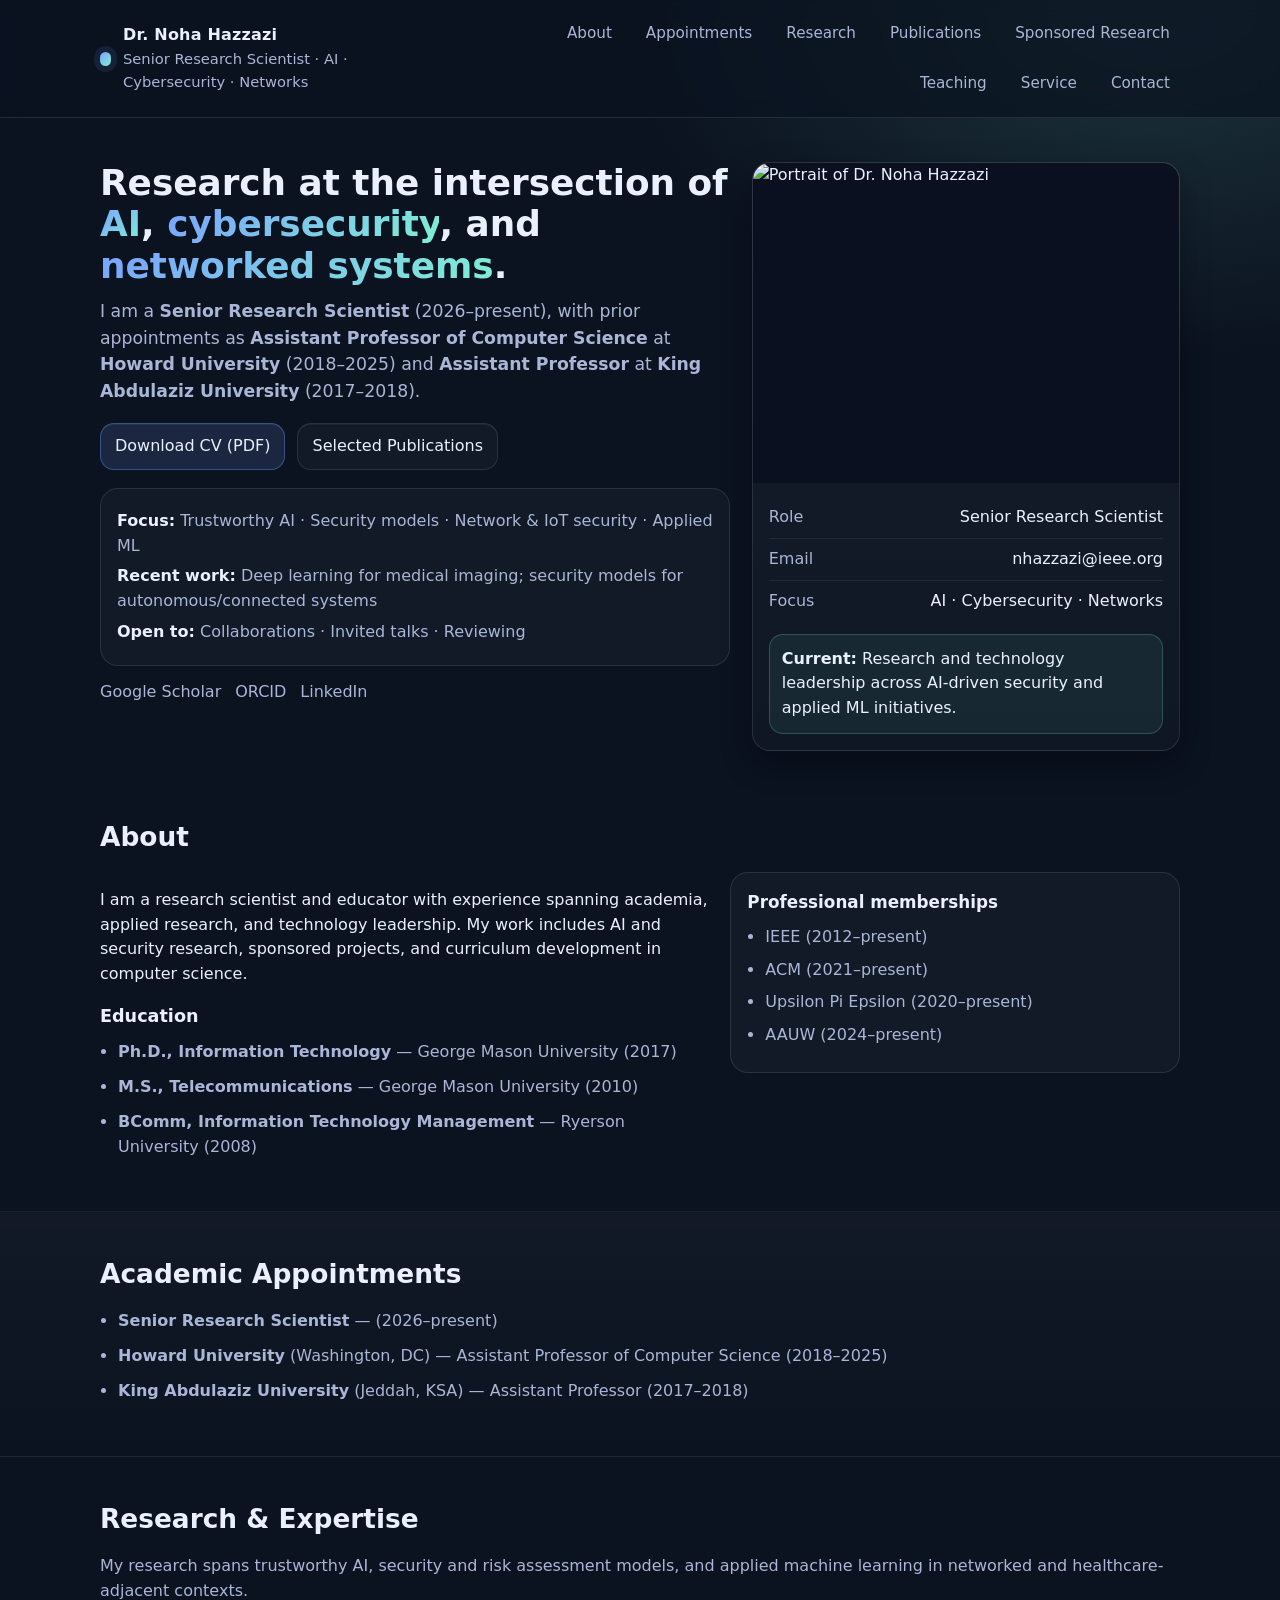
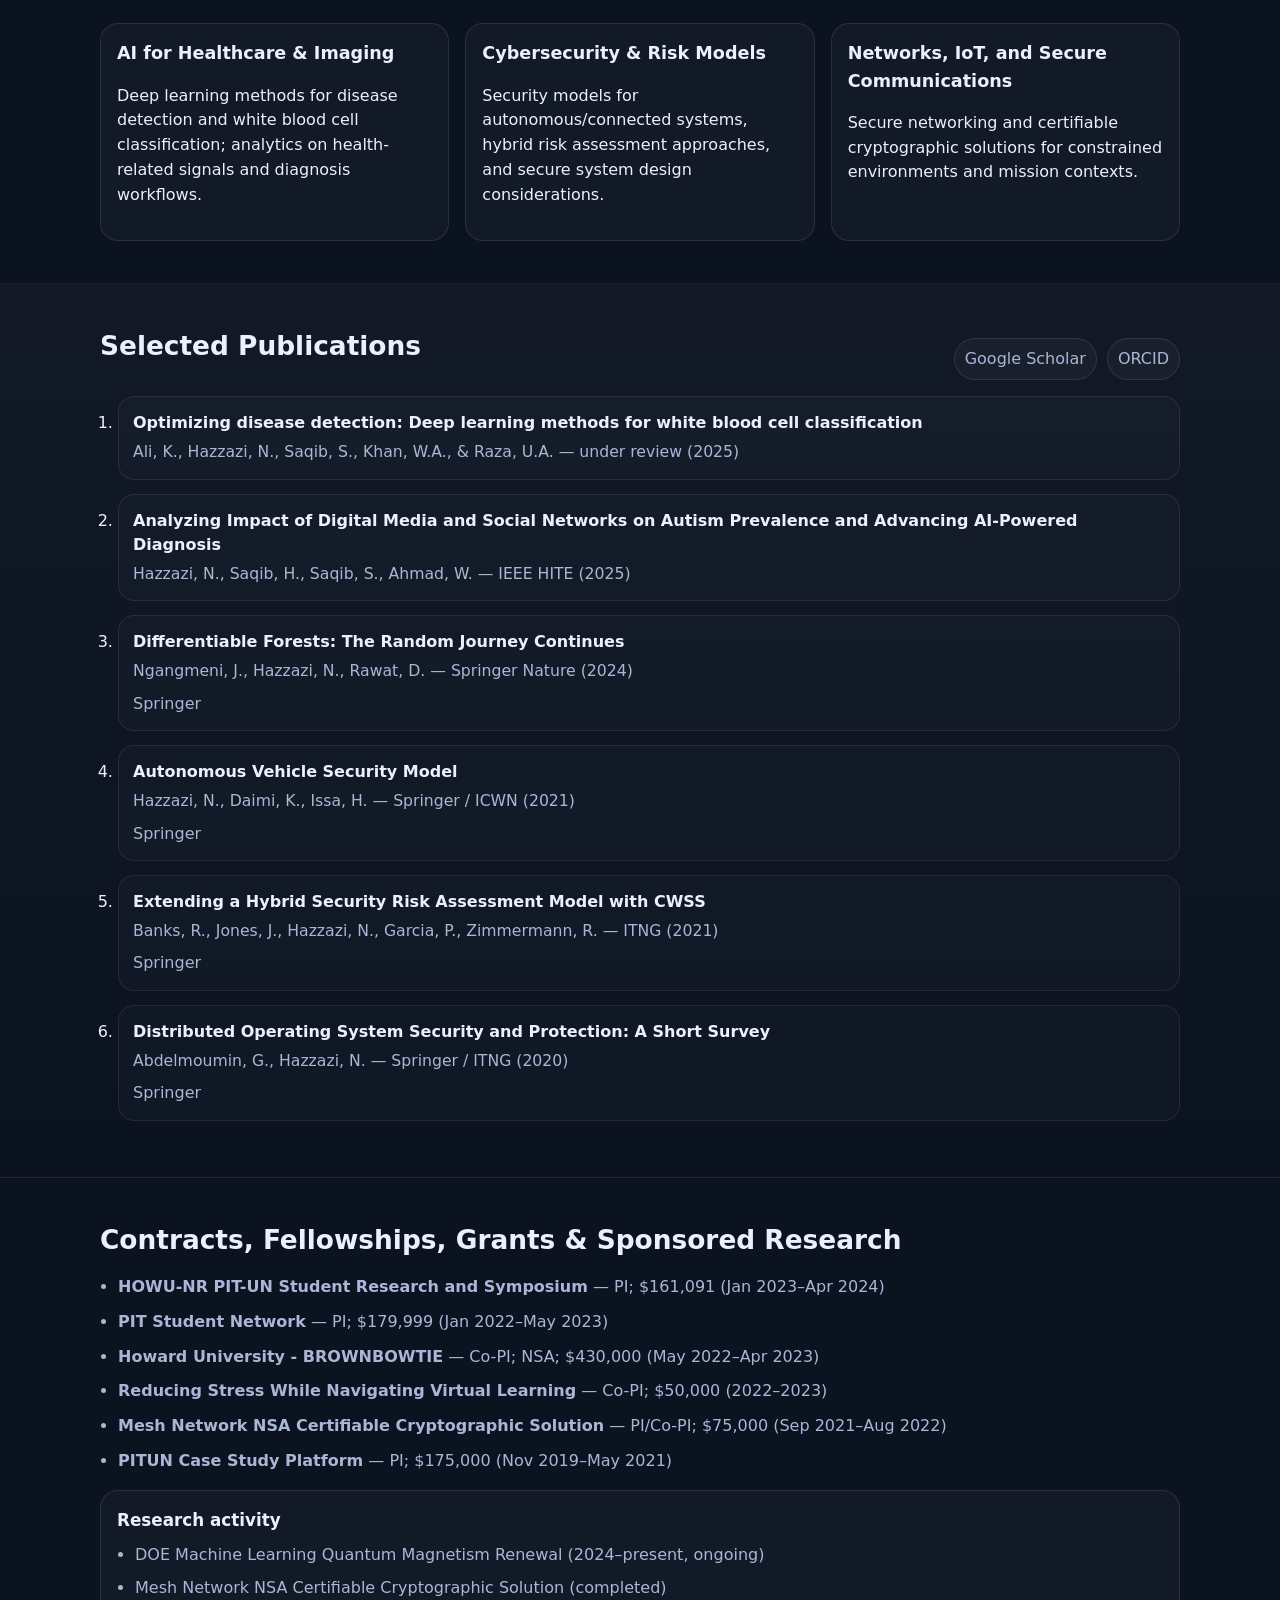
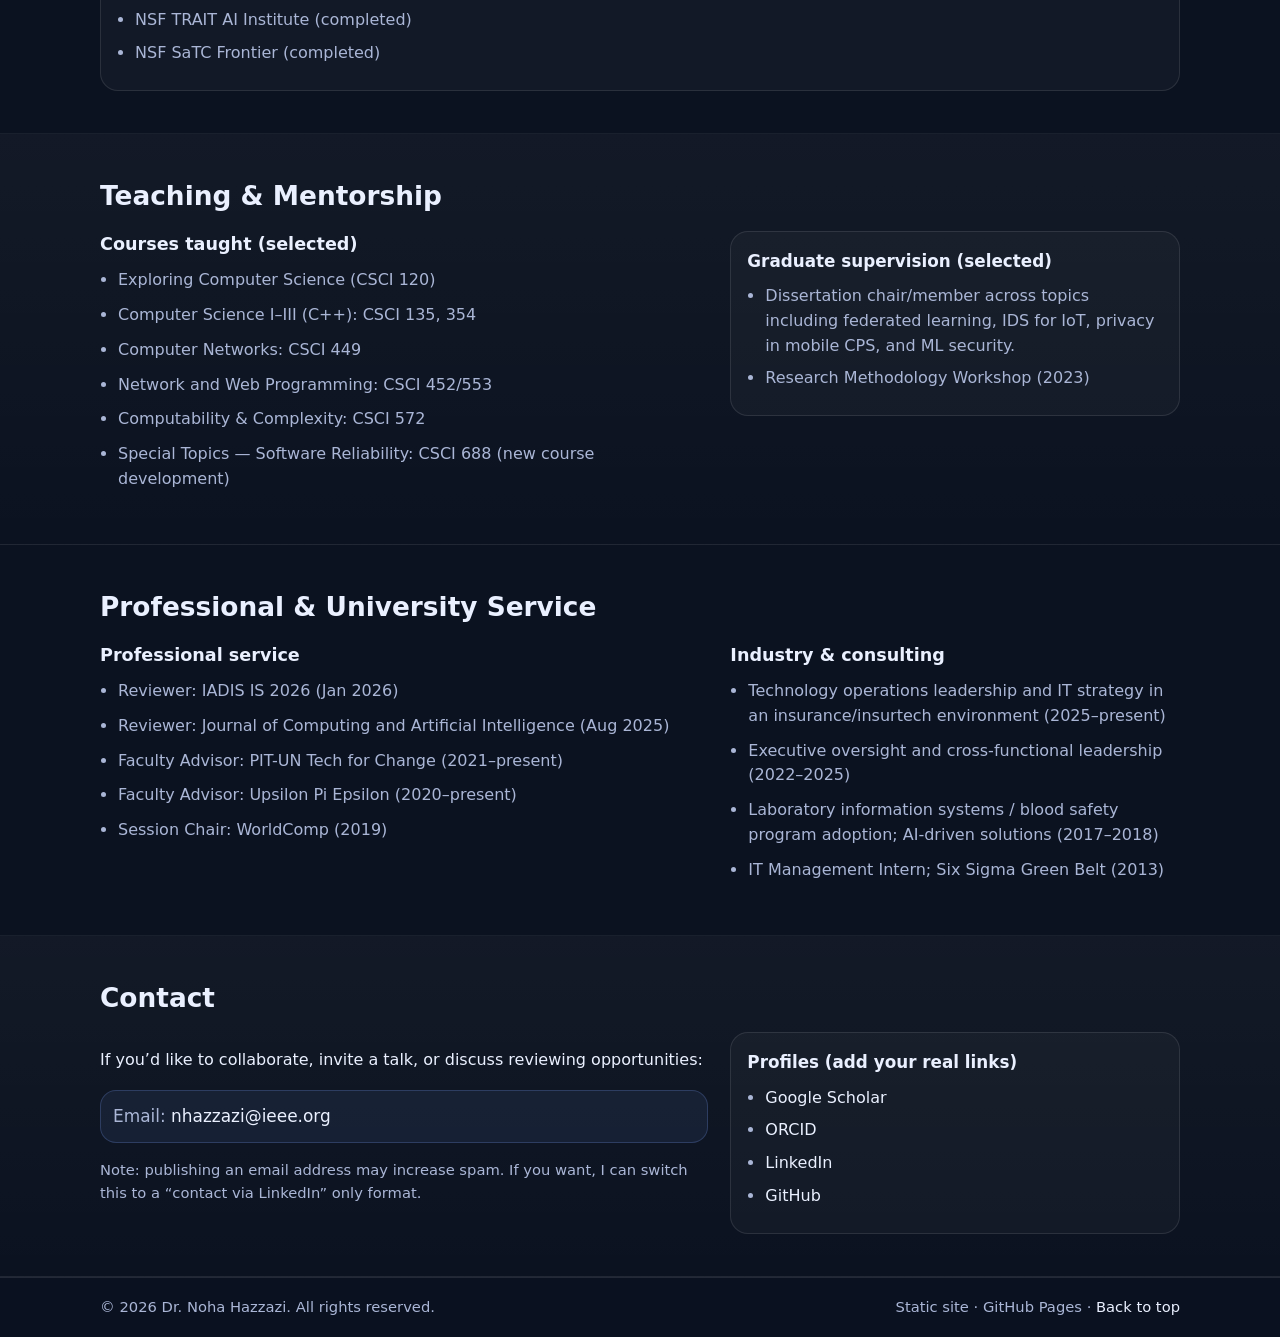
==== commit 8f078070: "Update index.html" ====
--- a/index.html
+++ b/index.html
@@ -29,9 +29,8 @@
     "url": "https://yourdomain.com",
     "sameAs": [
       "https://scholar.google.com/citations?user=YOURID",
-      "https://orcid.org/0000-0000-0000-0000",
-      "https://www.linkedin.com/in/YOURHANDLE",
-      "https://github.com/YOURHANDLE"
+      "https://orcid.org/0000-0001-6556-7938",
+      "https://www.linkedin.com/in/nhazzazi",
     ]
   }
   </script>
@@ -91,7 +90,7 @@
             <a href="https://scholar.google.com/citations?user=YOURID" target="_blank" rel="noopener">Google Scholar</a>
             <a href="https://orcid.org/0000-0000-0000-0000" target="_blank" rel="noopener">ORCID</a>
             <a href="https://www.linkedin.com/in/YOURHANDLE" target="_blank" rel="noopener">LinkedIn</a>
-            <a href="https://github.com/YOURHANDLE" target="_blank" rel="noopener">GitHub</a>
+           <!-- <a href="https://github.com/YOURHANDLE" target="_blank" rel="noopener">GitHub</a> -->
           </div>
         </div>
 
--- a/styles.css
+++ b/styles.css
@@ -1,6 +1,5 @@
 :root{
   --bg: #0b1220;
-  --panel: #0f1a30;
   --text: #eaf0ff;
   --muted: #aab6d6;
   --border: rgba(255,255,255,.10);
